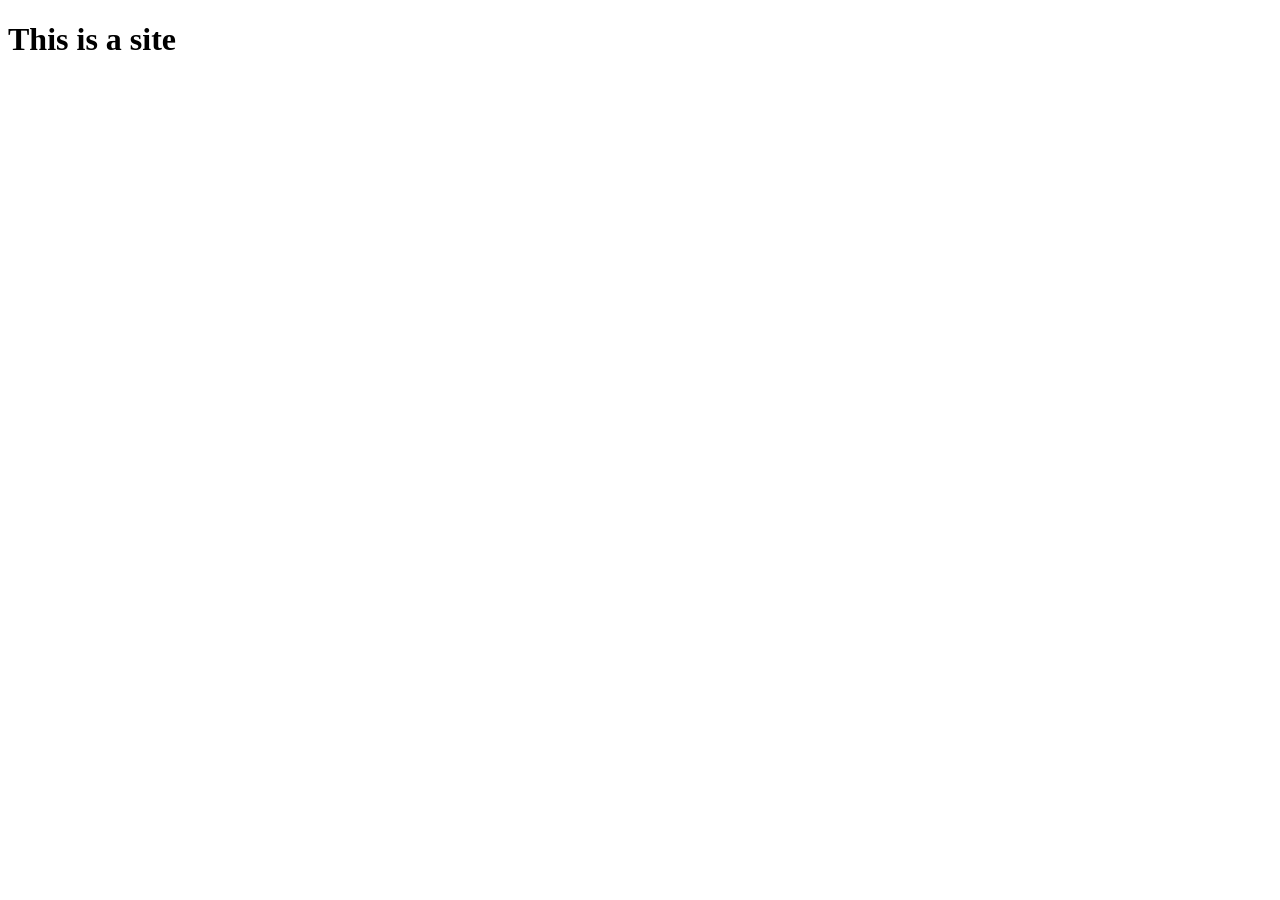
==== index.html @ 3b8b54ea "test" ====
<!DOCTYPE html>
<html lang="en">
	<head>
		<title>site</title>
		<meta charset="utf-8">
		<meta name="viewport" content="width=device-width, user-scalable=no, minimum-scale=1.0, maximum-scale=1.0">
		<link type="text/css" rel="stylesheet" href="main.css">
	</head>
	<body>
	 <h1>This is a site</h1>
	</body>
</html>
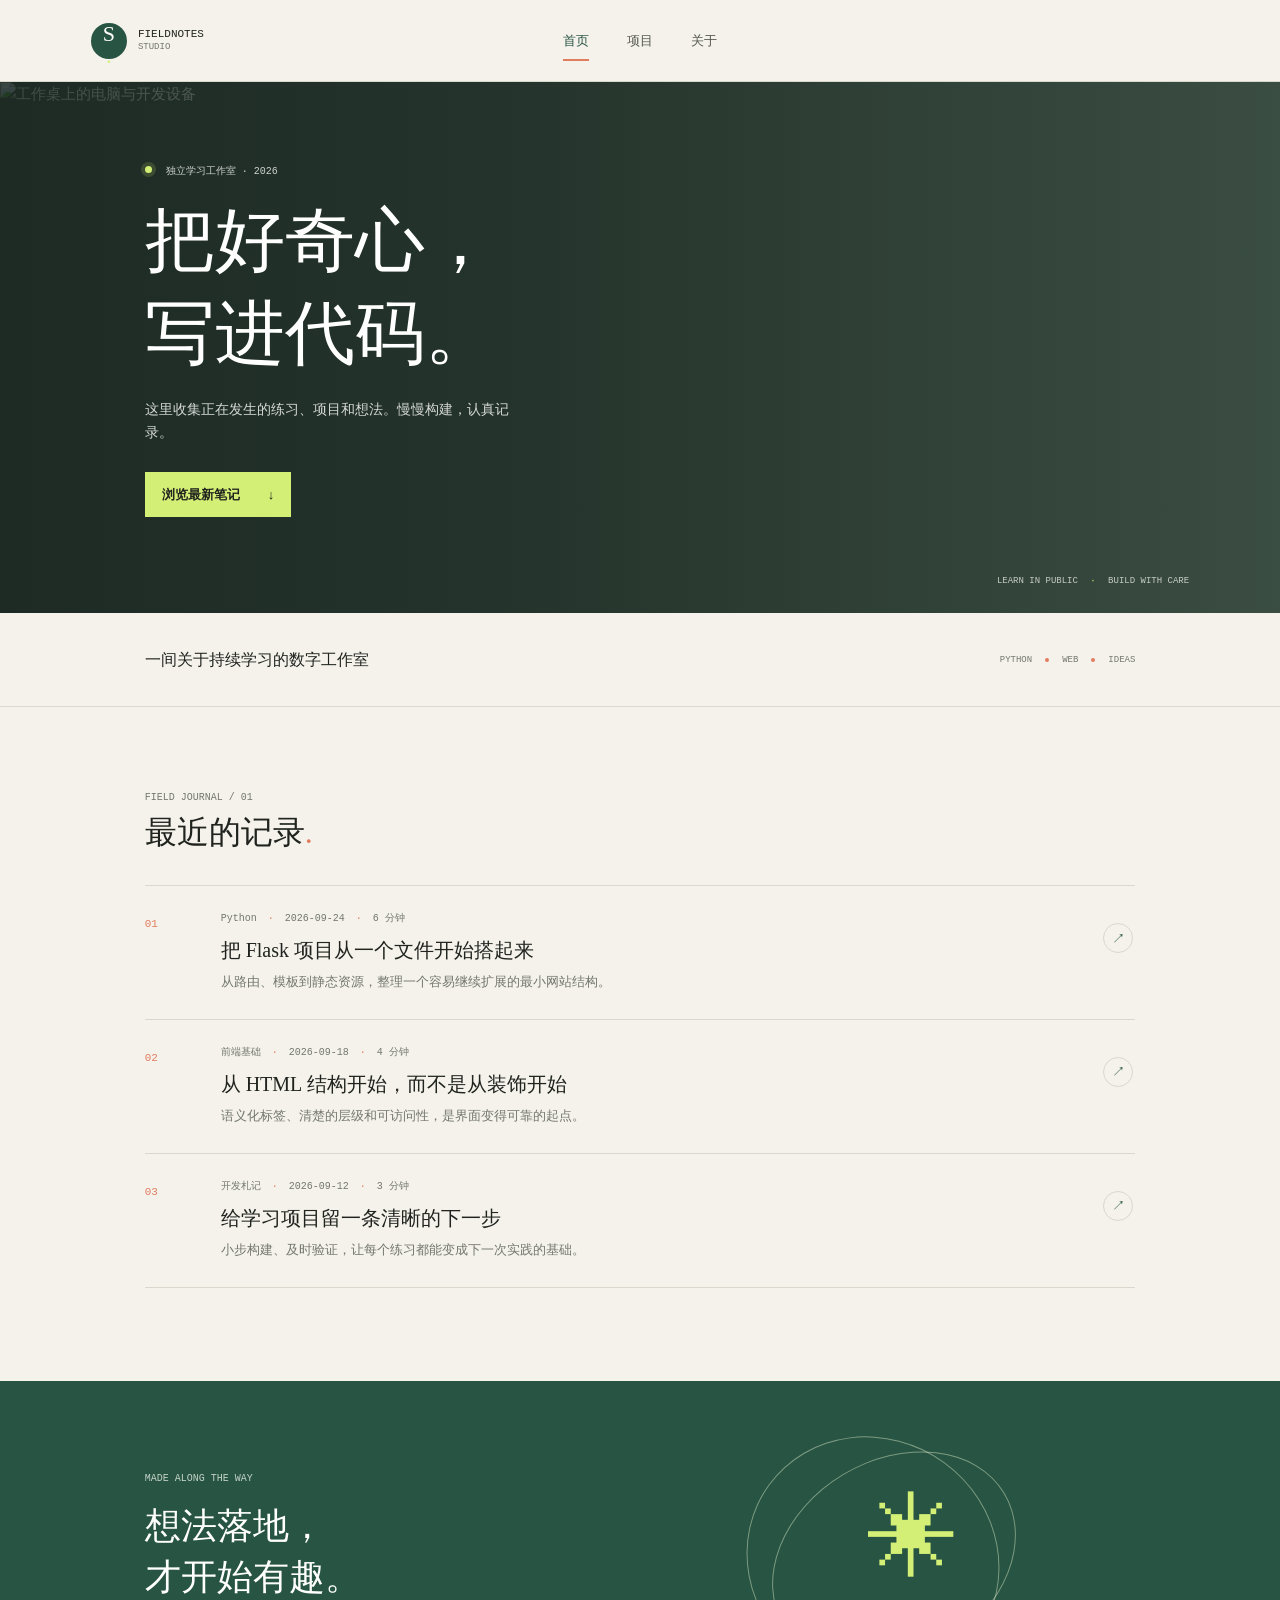
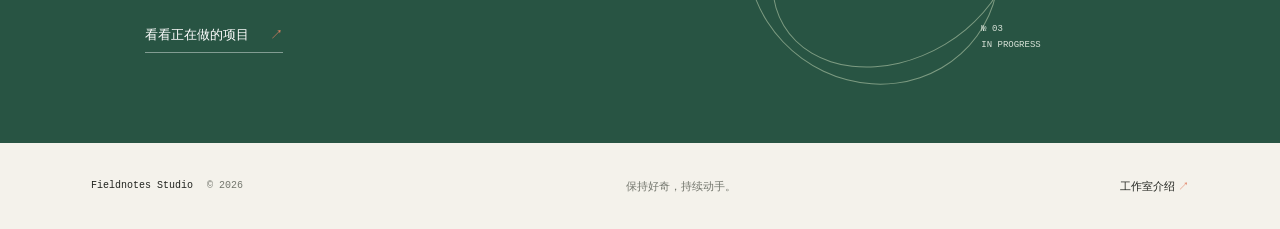
==== commit f9dd37d2: "test" ====
--- a/index.html
+++ b/index.html
@@ -1,12 +1,118 @@
-<!DOCTYPE html>
-<html lang="en">
-	<head>
-		<title>site</title>
-		<meta charset="utf-8">
-		<meta name="viewport" content="width=device-width, user-scalable=no, minimum-scale=1.0, maximum-scale=1.0">
-		<link type="text/css" rel="stylesheet" href="main.css">
-	</head>
-	<body>
-	 <h1>This is a site</h1>
-	</body>
-</html>
+<!doctype html>
+<html lang="zh-CN">
+<head>
+  <meta charset="utf-8">
+  <meta name="viewport" content="width=device-width, initial-scale=1">
+  <meta name="theme-color" content="#f4f2eb">
+  <meta name="description" content="记录 Python、Web 与创作过程中的练习和发现。">
+  <title>Fieldnotes Studio — 学习与创作</title>
+  
+  <link rel="stylesheet" href="static/style.css">
+</head>
+<body>
+  <div class="site-shell">
+    <header class="site-header">
+      <a class="brand" href="index.html" aria-label="Fieldnotes Studio 首页">
+        <span class="brand-mark">S<span>.</span></span>
+        <span class="brand-name">FIELDNOTES <small>STUDIO</small></span>
+      </a>
+      <nav class="main-nav" aria-label="主导航">
+        <a href="index.html" aria-current="page">首页</a>
+        <a href="projects/index.html" >项目</a>
+        <a href="about.html" >关于</a>
+      </nav>
+      <div class="header-account">
+        
+      </div>
+    </header>
+
+    <main id="main-content">
+      
+        
+      
+      
+<section class="hero" aria-labelledby="hero-title">
+  <img class="hero-image" src="https://images.unsplash.com/photo-1498050108023-c5249f4df085?auto=format&fit=crop&w=2200&q=85" alt="工作桌上的电脑与开发设备">
+  <div class="hero-shade"></div>
+  <div class="hero-copy">
+    <p class="eyebrow light-eyebrow"><span class="status-dot"></span> 独立学习工作室 · 2026</p>
+    <h1 id="hero-title">把好奇心，<br>写进代码。</h1>
+    <p class="hero-description">这里收集正在发生的练习、项目和想法。慢慢构建，认真记录。</p>
+    <a class="hero-cta" href="#notes">浏览最新笔记 <span aria-hidden="true">↓</span></a>
+  </div>
+  <p class="hero-caption">LEARN IN PUBLIC <span>·</span> BUILD WITH CARE</p>
+</section>
+
+<section class="intro-strip" aria-label="工作室方向">
+  <p>一间关于持续学习的数字工作室</p>
+  <div><span>PYTHON</span><i></i><span>WEB</span><i></i><span>IDEAS</span></div>
+</section>
+
+<section class="content-section notes-section" id="notes">
+  <div class="section-heading">
+    <div>
+      <p class="eyebrow">FIELD JOURNAL / 01</p>
+      <h2>最近的记录<span class="heading-period">.</span></h2>
+    </div>
+    
+    
+  </div>
+  
+    <div class="journal-list">
+      
+        <article class="journal-entry">
+          <p class="entry-index">01</p>
+          <div class="entry-main">
+            <p class="entry-meta">Python <span>·</span> 2026-09-24 <span>·</span> 6 分钟</p>
+            <h3><a href="post/1/index.html">把 Flask 项目从一个文件开始搭起来 <span aria-hidden="true">↗</span></a></h3>
+            <p class="entry-excerpt">从路由、模板到静态资源，整理一个容易继续扩展的最小网站结构。</p>
+          </div>
+          <a class="entry-arrow" href="post/1/index.html" aria-label="阅读：把 Flask 项目从一个文件开始搭起来">↗</a>
+        </article>
+      
+        <article class="journal-entry">
+          <p class="entry-index">02</p>
+          <div class="entry-main">
+            <p class="entry-meta">前端基础 <span>·</span> 2026-09-18 <span>·</span> 4 分钟</p>
+            <h3><a href="post/2/index.html">从 HTML 结构开始，而不是从装饰开始 <span aria-hidden="true">↗</span></a></h3>
+            <p class="entry-excerpt">语义化标签、清楚的层级和可访问性，是界面变得可靠的起点。</p>
+          </div>
+          <a class="entry-arrow" href="post/2/index.html" aria-label="阅读：从 HTML 结构开始，而不是从装饰开始">↗</a>
+        </article>
+      
+        <article class="journal-entry">
+          <p class="entry-index">03</p>
+          <div class="entry-main">
+            <p class="entry-meta">开发札记 <span>·</span> 2026-09-12 <span>·</span> 3 分钟</p>
+            <h3><a href="post/3/index.html">给学习项目留一条清晰的下一步 <span aria-hidden="true">↗</span></a></h3>
+            <p class="entry-excerpt">小步构建、及时验证，让每个练习都能变成下一次实践的基础。</p>
+          </div>
+          <a class="entry-arrow" href="post/3/index.html" aria-label="阅读：给学习项目留一条清晰的下一步">↗</a>
+        </article>
+      
+    </div>
+  
+</section>
+
+<section class="project-band">
+  <div class="project-band-copy">
+    <p class="eyebrow">MADE ALONG THE WAY</p>
+    <h2>想法落地，<br>才开始有趣。</h2>
+    <a class="line-link" href="projects/index.html">看看正在做的项目 <span aria-hidden="true">↗</span></a>
+  </div>
+  <div class="project-band-art" aria-hidden="true">
+    <span class="orbit orbit-one"></span><span class="orbit orbit-two"></span>
+    <span class="art-cross">✳</span><span class="art-index">№ 03<br>IN PROGRESS</span>
+  </div>
+</section>
+
+    </main>
+
+    <footer class="site-footer">
+      <a class="footer-brand" href="index.html">Fieldnotes Studio <span>© 2026</span></a>
+      <p>保持好奇，持续动手。</p>
+      <a href="about.html">工作室介绍 <span aria-hidden="true">↗</span></a>
+    </footer>
+  </div>
+</body>
+</html>
--- a/static/style.css
+++ b/static/style.css
@@ -0,0 +1,287 @@
+:root {
+  color-scheme: light;
+  --paper: #f4f2eb;
+  --surface: #fffefa;
+  --ink: #20231e;
+  --muted: #74776e;
+  --line: #d8d8cd;
+  --green: #285443;
+  --lime: #d4ef76;
+  --coral: #e17e60;
+  --serif: "Noto Serif SC", "Songti SC", Georgia, serif;
+  --sans: "DM Sans", "Avenir Next", "PingFang SC", sans-serif;
+  --mono: "DM Mono", "SFMono-Regular", monospace;
+}
+
+* { box-sizing: border-box; }
+html { scroll-behavior: smooth; }
+body {
+  margin: 0;
+  background: var(--paper);
+  color: var(--ink);
+  font-family: var(--sans);
+  font-size: 15px;
+  line-height: 1.65;
+  -webkit-font-smoothing: antialiased;
+}
+a { color: inherit; text-decoration: none; }
+button, input { font: inherit; }
+button, a { -webkit-tap-highlight-color: transparent; }
+button:focus-visible, a:focus-visible, input:focus-visible {
+  outline: 3px solid var(--coral);
+  outline-offset: 4px;
+}
+.site-shell { max-width: 1600px; margin: 0 auto; overflow: hidden; background: var(--paper); }
+.site-header {
+  min-height: 82px;
+  padding: 0 7.1%;
+  display: grid;
+  grid-template-columns: 1fr auto 1fr;
+  align-items: center;
+  border-bottom: 1px solid var(--line);
+}
+.brand { display: inline-flex; align-items: center; gap: 11px; width: fit-content; }
+.brand-mark {
+  width: 36px;
+  height: 36px;
+  display: grid;
+  place-items: center;
+  border-radius: 50%;
+  background: var(--green);
+  color: var(--surface);
+  font-family: var(--serif);
+  font-size: 22px;
+  line-height: 1;
+}
+.brand-mark span { color: var(--lime); }
+.brand-name { font-family: var(--mono); font-size: 11px; font-weight: 500; letter-spacing: 0; line-height: 1.25; }
+.brand-name small { display: block; color: var(--muted); font-size: 9px; }
+.main-nav { display: flex; gap: 38px; align-items: center; height: 100%; }
+.main-nav a { position: relative; padding: 8px 0; color: #55584f; font-size: 13px; }
+.main-nav a:hover, .main-nav a[aria-current="page"] { color: var(--green); }
+.main-nav a[aria-current="page"]::after { position: absolute; right: 0; bottom: -2px; left: 0; height: 2px; background: var(--coral); content: ""; }
+.header-account { display: flex; align-items: center; justify-content: flex-end; gap: 15px; font-size: 13px; }
+.header-account form { margin: 0; }
+.account-name { color: var(--green); }
+.login-link { display: inline-flex; align-items: center; gap: 11px; padding: 9px 0 9px 15px; border-left: 1px solid var(--line); }
+.login-link span, .line-link span, .site-footer a span { color: var(--coral); }
+.text-button { padding: 5px 0; border: 0; background: none; color: var(--muted); cursor: pointer; }
+.text-button:hover { color: var(--coral); }
+.flash-stack { position: relative; z-index: 2; width: min(1100px, 86%); margin: 18px auto -8px; }
+.flash { margin: 0; padding: 10px 14px; border-left: 3px solid var(--green); background: #e7eddf; font-size: 13px; }
+.flash-error { border-color: var(--coral); background: #f8e8e1; }
+.hero { position: relative; min-height: 510px; display: flex; align-items: center; overflow: hidden; background: #3e5145; color: white; }
+.hero-image { position: absolute; inset: 0; width: 100%; height: 100%; object-fit: cover; object-position: center 52%; }
+.hero-shade { position: absolute; inset: 0; background: linear-gradient(90deg, rgb(22 35 29 / 83%) 0%, rgb(22 35 29 / 65%) 39%, rgb(22 35 29 / 8%) 100%); }
+.hero-copy { position: relative; z-index: 1; width: min(680px, 68%); margin: 0 0 0 11.3%; padding: 82px 0 96px; animation: rise-in 650ms ease both; }
+.eyebrow { margin: 0 0 15px; color: var(--muted); font-family: var(--mono); font-size: 10px; font-weight: 500; letter-spacing: 0; line-height: 1.5; }
+.light-eyebrow { color: rgb(255 255 255 / 78%); }
+.status-dot { display: inline-block; width: 7px; height: 7px; margin: 0 8px 1px 0; border-radius: 50%; background: var(--lime); box-shadow: 0 0 0 4px rgb(212 239 118 / 16%); }
+.hero h1, .page-title-row h1, .article-header h1, .login-form-wrap h1, .not-found h1, .profile-page h1 {
+  margin: 0;
+  font-family: var(--serif);
+  font-size: clamp(42px, 5.5vw, 76px);
+  font-weight: 500;
+  line-height: 1.32;
+}
+.hero-description { max-width: 380px; margin: 18px 0 28px; color: rgb(255 255 255 / 81%); font-size: 14px; }
+.hero-cta { display: inline-flex; align-items: center; gap: 28px; padding: 12px 17px; background: var(--lime); color: var(--ink); font-size: 13px; font-weight: 600; transition: gap 180ms ease, background 180ms ease; }
+.hero-cta:hover { gap: 36px; background: #e1f59b; }
+.hero-caption { position: absolute; right: 7.1%; bottom: 25px; margin: 0; color: rgb(255 255 255 / 72%); font-family: var(--mono); font-size: 9px; }
+.hero-caption span { padding: 0 7px; color: var(--lime); }
+.intro-strip { min-height: 94px; padding: 0 11.3%; display: flex; align-items: center; justify-content: space-between; gap: 20px; border-bottom: 1px solid var(--line); }
+.intro-strip p { margin: 0; font-family: var(--serif); font-size: 16px; }
+.intro-strip div { display: flex; align-items: center; gap: 13px; color: var(--muted); font-family: var(--mono); font-size: 9px; }
+.intro-strip i { width: 4px; height: 4px; border-radius: 50%; background: var(--coral); }
+.content-section { padding: 83px 11.3% 93px; }
+.section-heading { display: flex; align-items: end; justify-content: space-between; gap: 25px; margin-bottom: 30px; }
+.section-heading .eyebrow { margin-bottom: 5px; }
+.section-heading h2, .project-band h2, .about-copy h2 { margin: 0; font-family: var(--serif); font-size: 32px; font-weight: 500; line-height: 1.4; }
+.heading-period { color: var(--coral); }
+.search-form { width: 218px; min-height: 40px; display: flex; border-bottom: 1px solid #aeb1a5; }
+.search-form input { width: 100%; min-width: 0; padding: 7px 4px; border: 0; outline: none; background: transparent; color: var(--ink); font-size: 12px; }
+.search-form input::placeholder { color: #898b82; }
+.search-form input:focus-visible { outline: none; }
+.search-form:focus-within { border-color: var(--green); box-shadow: 0 1px 0 var(--green); }
+.search-form button { width: 38px; border: 0; background: transparent; color: var(--green); font-size: 23px; cursor: pointer; }
+.journal-list { border-top: 1px solid var(--line); }
+.journal-entry { display: grid; grid-template-columns: 56px 1fr 32px; gap: 20px; align-items: start; padding: 25px 0 27px; border-bottom: 1px solid var(--line); }
+.entry-index, .project-number { margin: 4px 0 0; color: var(--coral); font-family: var(--mono); font-size: 11px; }
+.entry-meta { margin: 0 0 7px; color: var(--muted); font-family: var(--mono); font-size: 10px; }
+.entry-meta span { padding: 0 5px; color: var(--coral); }
+.entry-main h3 { margin: 0; font-family: var(--serif); font-size: 20px; font-weight: 500; line-height: 1.55; }
+.entry-main h3 span { padding-left: 4px; color: var(--coral); font-family: var(--sans); font-size: 15px; opacity: 0; transition: opacity 160ms ease; }
+.entry-main h3 a:hover span { opacity: 1; }
+.entry-excerpt { margin: 5px 0 0; color: var(--muted); font-size: 13px; }
+.entry-arrow, .project-open { display: grid; width: 30px; height: 30px; place-items: center; border: 1px solid var(--line); border-radius: 50%; color: var(--green); font-size: 13px; transition: color 160ms ease, background 160ms ease, border-color 160ms ease; }
+.entry-arrow { margin-top: 12px; }
+.entry-arrow:hover, .project-open:hover { border-color: var(--green); background: var(--green); color: white; }
+.empty-state { padding: 45px 0; border-top: 1px solid var(--line); border-bottom: 1px solid var(--line); color: var(--muted); }
+.empty-state a { color: var(--green); font-size: 13px; }
+.empty-state a span { color: var(--coral); }
+.project-band { min-height: 340px; padding: 56px 11.3%; display: grid; grid-template-columns: 1fr 0.9fr; align-items: center; overflow: hidden; background: var(--green); color: white; }
+.project-band .eyebrow { color: #c3d2c7; }
+.project-band h2 { font-size: 36px; }
+.line-link { display: inline-flex; align-items: center; gap: 21px; margin-top: 22px; padding-bottom: 6px; border-bottom: 1px solid #8e9e92; font-size: 13px; transition: gap 180ms ease; }
+.line-link:hover { gap: 29px; }
+.project-band .line-link { border-color: rgb(255 255 255 / 42%); }
+.project-band-art { position: relative; width: 290px; height: 250px; justify-self: center; }
+.orbit { position: absolute; display: block; border: 1px solid rgb(226 239 204 / 45%); border-radius: 50%; transform: rotate(-31deg); }
+.orbit-one { inset: 23px 23px 28px 9px; }
+.orbit-two { inset: 2px 44px 5px -12px; transform: rotate(36deg); }
+.art-cross { position: absolute; top: 57px; left: 112px; color: var(--lime); font-size: 91px; line-height: 1; animation: slow-turn 18s linear infinite; }
+.art-index { position: absolute; right: 5px; bottom: 34px; color: #d8e2d8; font-family: var(--mono); font-size: 9px; line-height: 1.8; }
+.site-footer { min-height: 86px; padding: 18px 7.1%; display: flex; align-items: center; justify-content: space-between; gap: 18px; color: var(--muted); font-size: 11px; }
+.site-footer p { margin: 0; }
+.footer-brand { color: var(--ink); font-family: var(--mono); font-size: 10px; }
+.footer-brand span { padding-left: 8px; color: var(--muted) !important; }
+.site-footer a:last-child { color: var(--ink); }
+.page-intro { padding: 78px 11.3% 55px; border-bottom: 1px solid var(--line); }
+.page-intro > .eyebrow { margin-bottom: 18px; }
+.page-title-row { display: flex; align-items: end; justify-content: space-between; gap: 38px; }
+.page-title-row h1 { font-size: clamp(38px, 5vw, 64px); }
+.page-title-row > p { max-width: 300px; margin: 0 0 8px; color: var(--muted); font-size: 13px; }
+.projects-section { padding-top: 52px; }
+.compact-heading { margin-bottom: 20px; }
+.compact-heading h2 { font-size: 25px; }
+.project-list { border-top: 1px solid var(--line); }
+.project-row { display: grid; grid-template-columns: 58px 1fr 36px; gap: 20px; align-items: start; padding: 27px 0 29px; border-bottom: 1px solid var(--line); }
+.project-details .eyebrow { margin-bottom: 3px; }
+.project-details h2 { margin: 0; font-family: var(--serif); font-size: 22px; font-weight: 500; }
+.project-details > p:not(.eyebrow) { max-width: 600px; margin: 5px 0 12px; color: var(--muted); font-size: 13px; }
+.project-open { margin-top: 9px; }
+.tag-list { display: flex; flex-wrap: wrap; gap: 7px; }
+.tag-list span { padding: 4px 8px; border: 1px solid var(--line); color: #666b60; font-family: var(--mono); font-size: 9px; }
+.note-callout { min-height: 120px; padding: 25px 11.3%; display: flex; align-items: center; gap: 18px; background: #e9e9dc; }
+.callout-mark { color: var(--coral); font-size: 25px; }
+.note-callout p { margin: 0; font-family: var(--serif); font-size: 16px; }
+.note-callout a { margin-left: auto; font-size: 12px; }
+.note-callout a span { color: var(--coral); }
+.about-intro { padding-bottom: 61px; }
+.about-layout { padding: 75px 15%; display: grid; grid-template-columns: 0.8fr 1.2fr; align-items: center; gap: 8%; }
+.about-stamp { width: 215px; height: 215px; display: flex; flex-direction: column; align-items: center; justify-content: center; gap: 2px; border: 1px solid #94a38e; border-radius: 50%; color: var(--green); font-family: var(--mono); font-size: 10px; transform: rotate(-12deg); }
+.about-stamp strong { color: var(--coral); font-size: 73px; font-weight: 400; line-height: 1.1; }
+.about-copy .eyebrow { margin-bottom: 12px; }
+.about-copy h2 { margin-bottom: 18px; font-size: 31px; }
+.about-copy > p:not(.eyebrow) { max-width: 470px; color: #60645a; font-size: 13px; }
+.principles { padding: 46px 11.3% 78px; border-top: 1px solid var(--line); }
+.principle-grid { display: grid; grid-template-columns: repeat(3, 1fr); gap: 34px; margin-top: 26px; }
+.principle-grid article { padding-top: 14px; border-top: 2px solid var(--green); }
+.principle-grid article > span { color: var(--coral); font-family: var(--mono); font-size: 10px; }
+.principle-grid h3 { margin: 11px 0 4px; font-family: var(--serif); font-size: 18px; font-weight: 500; }
+.principle-grid p { margin: 0; color: var(--muted); font-size: 12px; }
+.login-page { min-height: 610px; display: grid; grid-template-columns: 0.9fr 1.1fr; }
+.login-side-art { position: relative; min-height: 520px; padding: 45px 12%; overflow: hidden; background: var(--green); color: white; }
+.login-side-art .eyebrow { position: relative; z-index: 1; }
+.login-art-mark { position: absolute; top: 54px; left: 15%; color: var(--lime); font-size: 310px; line-height: 1; opacity: 0.95; animation: slow-turn 30s linear infinite; }
+.login-art-caption { position: absolute; right: 12%; bottom: 35px; margin: 0; color: rgb(255 255 255 / 75%); font-family: var(--mono); font-size: 11px; line-height: 1.8; }
+.login-form-wrap { align-self: center; width: min(400px, 76%); margin: 0 auto; padding: 65px 0; }
+.login-form-wrap h1 { font-size: 42px; }
+.login-intro { margin: 8px 0 30px; color: var(--muted); font-size: 13px; }
+.login-form { display: grid; gap: 9px; }
+.login-form label { font-size: 12px; font-weight: 600; }
+.login-form input { width: 100%; height: 47px; padding: 0 12px; border: 1px solid #c8c9be; border-radius: 0; background: var(--surface); color: var(--ink); }
+.solid-button { min-height: 45px; display: inline-flex; align-items: center; justify-content: space-between; gap: 30px; width: fit-content; margin-top: 10px; padding: 0 16px; border: 0; background: var(--green); color: white; font-size: 12px; cursor: pointer; transition: background 160ms ease; }
+.solid-button:hover { background: #1d4032; }
+.back-link { display: inline-block; margin-top: 23px; color: var(--muted); font-size: 12px; }
+.back-link:hover { color: var(--green); }
+.article-page { width: min(760px, 78%); margin: 0 auto; padding: 55px 0 78px; }
+.article-header { padding: 52px 0 38px; border-bottom: 1px solid var(--line); }
+.article-header .eyebrow span { padding: 0 5px; color: var(--coral); }
+.article-header h1 { max-width: 720px; font-size: clamp(36px, 5vw, 56px); }
+.article-deck { max-width: 590px; margin: 16px 0 0; color: var(--muted); font-size: 16px; }
+.article-body { padding: 30px 0 38px; }
+.article-body p { margin: 0 0 22px; color: #454940; font-family: var(--serif); font-size: 16px; line-height: 2; }
+.article-footer { padding-top: 17px; display: flex; justify-content: space-between; border-top: 1px solid var(--line); font-family: var(--mono); font-size: 10px; }
+.article-footer > span { color: var(--muted); }
+.article-footer a span { color: var(--coral); }
+.article-actions, .post-form-actions { display: flex; align-items: center; gap: 20px; margin: 20px 0; }
+.article-actions form { margin: 0; }
+.post-form { display: grid; gap: 9px; }
+.post-form label { margin-top: 8px; font-size: 12px; font-weight: 600; }
+.post-form input, .post-form textarea { width: 100%; padding: 11px 12px; border: 1px solid #c8c9be; border-radius: 0; background: var(--surface); color: var(--ink); font: inherit; }
+.post-form textarea { resize: vertical; line-height: 1.7; }
+.post-form-row { display: grid; grid-template-columns: 1fr 1fr; gap: 18px; }
+.post-form-row > div { display: grid; gap: 9px; }
+.post-form-actions { margin-top: 20px; }
+.profile-page { min-height: 520px; padding: 75px 12%; display: flex; flex-direction: column; align-items: center; justify-content: center; text-align: center; }
+.profile-page .eyebrow { margin-bottom: 18px; }
+.profile-avatar { width: 76px; height: 76px; display: grid; place-items: center; margin-bottom: 14px; border-radius: 50%; background: var(--green); color: var(--lime); font-family: var(--serif); font-size: 34px; }
+.profile-page h1 { font-size: 44px; }
+.profile-page > p:not(.eyebrow) { margin: 7px 0 2px; color: var(--muted); font-size: 13px; }
+.not-found { min-height: 520px; padding: 60px 12%; display: flex; flex-direction: column; align-items: center; justify-content: center; text-align: center; }
+.not-found-code { margin: -12px 0 -6px; color: var(--green); font-family: var(--mono); font-size: clamp(100px, 19vw, 210px); font-weight: 500; line-height: 1.1; }
+.not-found-code span { color: var(--coral); }
+.not-found h1 { font-size: 27px; }
+.not-found .solid-button { margin-top: 22px; }
+.visually-hidden { position: absolute; width: 1px; height: 1px; padding: 0; margin: -1px; overflow: hidden; clip: rect(0, 0, 0, 0); white-space: nowrap; border: 0; }
+@keyframes rise-in { from { opacity: 0; transform: translateY(14px); } to { opacity: 1; transform: translateY(0); } }
+@keyframes slow-turn { to { transform: rotate(348deg); } }
+@media (min-width: 1600px) { .hero { min-height: 570px; } }
+@media (max-width: 760px) {
+  .site-header { min-height: 70px; padding: 0 6%; grid-template-columns: 1fr auto; }
+  .main-nav { grid-column: 1 / -1; grid-row: 2; justify-content: flex-start; gap: 25px; min-height: 39px; border-top: 1px solid var(--line); }
+  .main-nav a { font-size: 12px; }
+  .header-account { grid-column: 2; grid-row: 1; }
+  .hero { min-height: 475px; align-items: end; }
+  .hero-image { object-position: 58% center; }
+  .hero-shade { background: linear-gradient(0deg, rgb(22 35 29 / 88%) 0%, rgb(22 35 29 / 57%) 62%, rgb(22 35 29 / 18%) 100%); }
+  .hero-copy { width: 86%; margin: 0 7%; padding: 80px 0 74px; }
+  .hero h1 { font-size: 49px; }
+  .hero-caption { right: 7%; bottom: 17px; font-size: 8px; }
+  .intro-strip { min-height: 82px; padding: 0 7%; }
+  .intro-strip p { max-width: 155px; font-size: 14px; }
+  .intro-strip div { gap: 7px; font-size: 8px; }
+  .content-section { padding: 58px 7% 65px; }
+  .section-heading { align-items: start; flex-direction: column; margin-bottom: 22px; }
+  .section-heading h2 { font-size: 28px; }
+  .search-form { width: 100%; }
+  .journal-entry { grid-template-columns: 32px 1fr 28px; gap: 10px; padding: 20px 0; }
+  .entry-main h3 { font-size: 17px; }
+  .entry-excerpt { font-size: 12px; }
+  .entry-arrow { width: 27px; height: 27px; }
+  .project-band { min-height: 340px; padding: 48px 7%; grid-template-columns: 1fr 0.55fr; }
+  .project-band h2 { font-size: 29px; }
+  .project-band-art { width: 180px; height: 190px; transform: scale(0.8); transform-origin: center; }
+  .art-cross { left: 66px; font-size: 80px; }
+  .site-footer { padding: 20px 7%; flex-wrap: wrap; }
+  .site-footer p { order: 3; width: 100%; }
+  .page-intro { padding: 57px 7% 38px; }
+  .page-title-row { align-items: start; flex-direction: column; gap: 9px; }
+  .page-title-row > p { max-width: 380px; }
+  .projects-section { padding-top: 40px; }
+  .project-row { grid-template-columns: 35px 1fr 30px; gap: 11px; }
+  .project-details h2 { font-size: 19px; }
+  .note-callout { padding: 22px 7%; gap: 10px; }
+  .note-callout p { font-size: 13px; }
+  .about-layout { padding: 56px 9%; grid-template-columns: 1fr; gap: 40px; }
+  .about-stamp { width: 155px; height: 155px; justify-self: center; }
+  .about-stamp strong { font-size: 54px; }
+  .about-copy h2 { font-size: 28px; }
+  .principles { padding: 40px 9% 58px; }
+  .principle-grid { grid-template-columns: 1fr; gap: 22px; }
+  .principle-grid article { display: grid; grid-template-columns: 35px 1fr; column-gap: 10px; }
+  .principle-grid article > span { grid-row: span 2; padding-top: 3px; }
+  .principle-grid h3 { margin: 0 0 2px; }
+  .login-page { grid-template-columns: 1fr; }
+  .login-side-art { min-height: 205px; padding: 25px 8%; }
+  .login-art-mark { top: -60px; left: auto; right: 10%; font-size: 230px; }
+  .login-art-caption { right: 8%; bottom: 17px; font-size: 9px; }
+  .login-form-wrap { width: 84%; padding: 46px 0 56px; }
+  .article-page { width: 86%; padding-top: 36px; }
+  .article-header { padding: 35px 0 27px; }
+  .article-header h1 { font-size: 37px; }
+  .article-deck { font-size: 14px; }
+  .article-body p { font-size: 15px; }
+}
+@media (max-width: 390px) {
+  .brand-name { font-size: 9px; }
+  .brand-mark { width: 32px; height: 32px; }
+  .hero h1 { font-size: 43px; }
+  .intro-strip div { gap: 5px; font-size: 7px; }
+  .project-band { grid-template-columns: 1fr 0.36fr; }
+  .project-band-art { margin-right: -48px; transform: scale(0.67); }
+}
+@media (prefers-reduced-motion: reduce) {
+  *, *::before, *::after { scroll-behavior: auto !important; animation-duration: 0.01ms !important; animation-iteration-count: 1 !important; transition-duration: 0.01ms !important; }
+}
